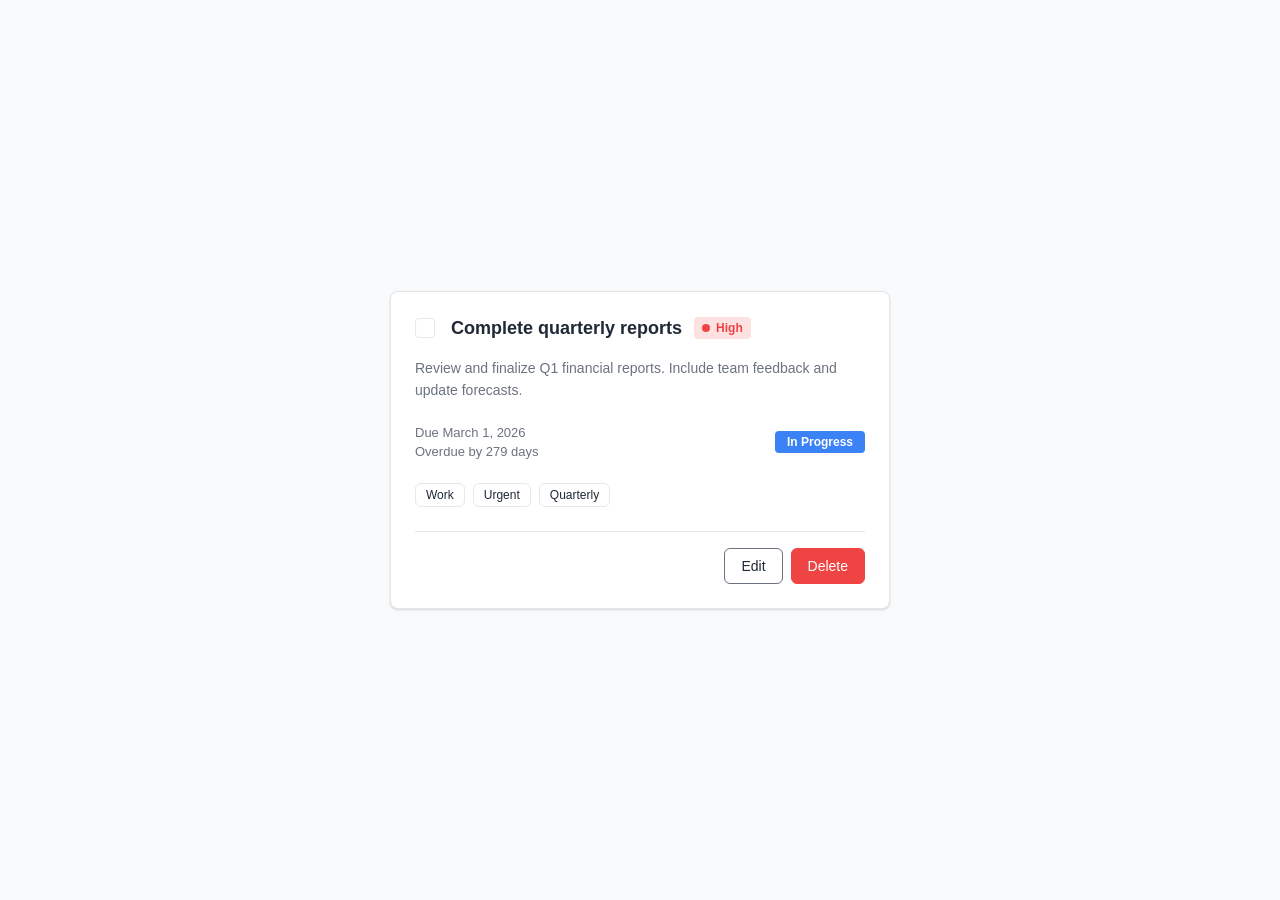
==== index.html @ 062b5a46 "removed week1 folder" ====
<!DOCTYPE html>
<html lang="en">

<head>
  <meta charset="UTF-8">
  <meta name="viewport" content="width=device-width, initial-scale=1.0">
  <title>Todo Card Component</title>
  <link rel="stylesheet" href="style.css">
</head>

<body>
  <main class="container">
    <article class="todo-card" data-testid="test-todo-card">
      <!-- Header section -->
      <header class="todo-card__header">
        <div class="todo-card__checkbox-wrapper">
          <input type="checkbox" id="task-complete" class="todo-card__checkbox"
            data-testid="test-todo-complete-toggle" />
          <label for="task-complete" class="visually-hidden">Mark task as complete</label>
        </div>

        <div class="todo-card__title-priority">
          <h2 class="todo-card__title" data-testid="test-todo-title">Complete quarterly reports</h2>
          <span class="todo-priority todo-priority--high" data-testid="test-todo-priority" aria-label="High priority">
            <span class="priority-dot"></span>High
          </span>
        </div>
      </header>

      <!-- Description -->
      <p class="todo-card__description" data-testid="test-todo-description">
        Review and finalize Q1 financial reports. Include team feedback and update forecasts.
      </p>

      <!-- Meta information -->
      <div class="todo-card__meta">
        <div class="todo-card__due-date">
          <time class="todo-card__time" datetime="2026-03-01T18:00:00Z" data-testid="test-todo-due-date">
            Due March 1, 2026
          </time>
          <span class="todo-time-remaining" data-testid="test-todo-time-remaining" aria-live="polite">
            Due in 19 days
          </span>
        </div>

        <div class="todo-card__status">
          <span aria-label="Task status: In Progress" class="status-badge status-badge--in-progress"
            data-testid="test-todo-status">
            In Progress
          </span>
        </div>
      </div>

      <!-- Tags -->
      <ul class="todo-card__tags" role="list" data-testid="test-todo-tags">
        <li class="tag" data-testid="test-todo-tag-work">Work</li>
        <li class="tag" data-testid="test-todo-tag-urgent">Urgent</li>
        <li class="tag">Quarterly</li>
      </ul>

      <!-- Actions -->
      <footer class="todo-card__actions">
        <button class="btn btn--secondary" data-testid="test-todo-edit-button">
          Edit
        </button>
        <button class="btn btn--danger" data-testid="test-todo-delete-button">
          Delete
        </button>
      </footer>
    </article>
  </main>
  <script src="script.js"></script>
</body>

</html>
---- style.css ----
:root {
  --color-white: #FFFFFF;
  --color-text-primary: #1F2937;
  --color-text-secondary: #6B7280;
  --color-accent: #2563EB;
  --color-border: #E5E7EB;

  --color-status-pending: #F59E0B;
  --color-status-progress: #3B82F6;
  --color-status-done: #10B981;

  --color-priority-low: #6B7280;
  --color-priority-medium: #F59E0B;
  --color-priority-high: #EF4444;

  --color-priority-low-bg: #F3F4F6;
  --color-priority-medium-bg: #FEF3C7;
  --color-priority-high-bg: #FEE2E2;

  --font-family: -apple-system, BlinkMacSystemFont, "Segoe UI", Roboto, sans-serif;
  --shadow-base: 0 1px 3px rgba(0, 0, 0, 0.1), 0 1px 2px rgba(0, 0, 0, 0.06);
  --shadow-hover: 0 4px 6px rgba(0, 0, 0, 0.1), 0 2px 4px rgba(0, 0, 0, 0.06);
}

*,
*::before,
*::after {
  box-sizing: border-box;
  margin: 0;
  padding: 0;
}

body {
  font-family: var(--font-family);
  background-color: #F9FAFB;
  color: var(--color-text-primary);
  display: flex;
  justify-content: center;
  align-items: center;
  min-height: 100vh;
  padding: 16px;
  -webkit-font-smoothing: antialiased;
  -moz-osx-font-smoothing: grayscale;
}

.visually-hidden {
  position: absolute;
  width: 1px;
  height: 1px;
  margin: -1px;
  padding: 0;
  overflow: hidden;
  clip: rect(0, 0, 0, 0);
  white-space: nowrap;
  border: 0;
}

.container {
  width: 100%;
}

.todo-card {
  background-color: var(--color-white);
  border: 1px solid var(--color-border);
  border-radius: 8px;
  padding: 20px;
  max-width: 100%;
  margin: 0 auto;
  box-shadow: var(--shadow-base);
  transition: box-shadow 0.2s ease-in-out;
}

.todo-card:hover {
  box-shadow: var(--shadow-hover);
}

/* Header */
.todo-card__header {
  display: flex;
  align-items: flex-start;
  gap: 16px;
  margin-bottom: 16px;
}

.todo-card__checkbox-wrapper {
  display: flex;
  align-items: center;
  justify-content: center;
  margin-top: 2px;
}

/* Custom Checkbox */
.todo-card__checkbox {
  appearance: none;
  -webkit-appearance: none;
  width: 20px;
  height: 20px;
  border: 1px solid var(--color-border);
  border-radius: 4px;
  background-color: var(--color-white);
  cursor: pointer;
  display: flex;
  align-items: center;
  justify-content: center;
  transition: all 0.2s ease-in-out;
  position: relative;
}

.todo-card__checkbox:hover {
  border-color: var(--color-text-secondary);
}

.todo-card__checkbox:focus-visible {
  outline: 2px solid var(--color-accent);
  outline-offset: 2px;
}

.todo-card__checkbox:checked {
  background-color: var(--color-accent);
  border-color: var(--color-accent);
}

.todo-card__checkbox:checked::after {
  content: "";
  position: absolute;
  width: 5px;
  height: 10px;
  border: solid var(--color-white);
  border-width: 0 2px 2px 0;
  transform: rotate(45deg);
  margin-top: -2px;
}

.todo-card__title-priority {
  display: flex;
  flex-direction: row;
  flex-wrap: wrap;
  align-items: center;
  gap: 8px;
}

.todo-card__title {
  font-size: 18px;
  font-weight: 600;
  line-height: 1.4;
  color: var(--color-text-primary);
  transition: color 0.2s ease, text-decoration 0.2s ease;
}

.todo-priority {
  display: inline-flex;
  align-items: center;
  gap: 6px;
  font-size: 12px;
  font-weight: 600;
  padding: 4px 8px;
  border-radius: 4px;
  width: fit-content;
}

.todo-priority--high {
  background-color: var(--color-priority-high-bg);
  color: var(--color-priority-high);
}

.todo-priority--medium {
  background-color: var(--color-priority-medium-bg);
  color: var(--color-priority-medium);
}

.todo-priority--low {
  background-color: var(--color-priority-low-bg);
  color: var(--color-priority-low);
}

.priority-dot {
  width: 8px;
  height: 8px;
  border-radius: 50%;
}

.todo-priority--high .priority-dot {
  background-color: var(--color-priority-high);
}

.todo-priority--medium .priority-dot {
  background-color: var(--color-priority-medium);
}

.todo-priority--low .priority-dot {
  background-color: var(--color-priority-low);
}

/* Description */
.todo-card__description {
  font-size: 14px;
  font-weight: 400;
  line-height: 1.6;
  color: var(--color-text-secondary);
  margin-bottom: 24px;
}

/* Meta info */
.todo-card__meta {
  display: flex;
  flex-direction: column;
  align-items: flex-start;
  gap: 16px;
  margin-bottom: 24px;
}

.todo-card__due-date {
  display: flex;
  flex-direction: column;
  gap: 4px;
}

.todo-card__time,
.todo-time-remaining {
  font-size: 13px;
  color: var(--color-text-secondary);
}

.todo-time-remaining {
  font-weight: 500;
}

.status-badge {
  display: inline-flex;
  align-items: center;
  justify-content: center;
  padding: 4px 12px;
  border-radius: 4px;
  font-size: 12px;
  font-weight: 600;
  color: var(--color-white);
  transition: background-color 0.2s ease;
}

.status-badge--pending {
  background-color: var(--color-status-pending);
}

.status-badge--in-progress {
  background-color: var(--color-status-progress);
}

.status-badge--done {
  background-color: var(--color-status-done);
}

/* Tags */
.todo-card__tags {
  display: flex;
  flex-wrap: wrap;
  gap: 8px;
  margin-bottom: 24px;
  list-style: none;
  padding: 0;   
}

.tag {
  display: inline-flex;
  align-items: center;
  padding: 4px 10px;
  background-color: var(--color-white);
  border: 1px solid var(--color-border);
  border-radius: 6px;
  font-size: 12px;
  font-weight: 500;
  color: var(--color-text-primary);
  transition: background-color 0.2s ease;
}

.tag:hover {
  background-color: #F3F4F6;
}

/* Actions */
.todo-card__actions {
  display: flex;
  flex-direction: column;
  gap: 8px;
  border-top: 1px solid var(--color-border);
  padding-top: 16px;
}

.btn {
  display: inline-flex;
  align-items: center;
  justify-content: center;
  height: 36px;
  padding: 8px 16px;
  border-radius: 6px;
  font-size: 14px;
  font-weight: 500;
  font-family: inherit;
  cursor: pointer;
  transition: all 0.15s ease;
  width: 100%;
}

.btn:focus-visible {
  outline: 3px solid var(--color-accent);
  outline-offset: 2px;
}

.btn--secondary {
  background-color: transparent;
  border: 1px solid var(--color-text-secondary);
  color: var(--color-text-primary);
}

.btn--secondary:hover {
  background-color: #F3F4F6;
}

.btn--danger {
  background-color: #EF4444;
  border: 1px solid #EF4444;
  color: var(--color-white);
}

.btn--danger:hover {
  background-color: #DC2626;
  border-color: #DC2626;
}

/* Completed State */
.todo-card.is-completed .todo-card__title {
  text-decoration: line-through;
  color: var(--color-text-secondary);
}

/* Responsive Styles */
@media (min-width: 641px) {
  .todo-card {
    padding: 24px;
    max-width: 480px;
  }

  .todo-card__title-priority {
    flex-wrap: nowrap;
    gap: 12px;
  }

  .todo-card__meta {
    flex-direction: row;
    align-items: center;
    justify-content: space-between;
  }

  .todo-card__actions {
    flex-direction: row;
    justify-content: flex-end;
  }

  .btn {
    width: auto;
  }
}

@media (min-width: 1025px) {
  .todo-card {
    max-width: 500px;
  }
}
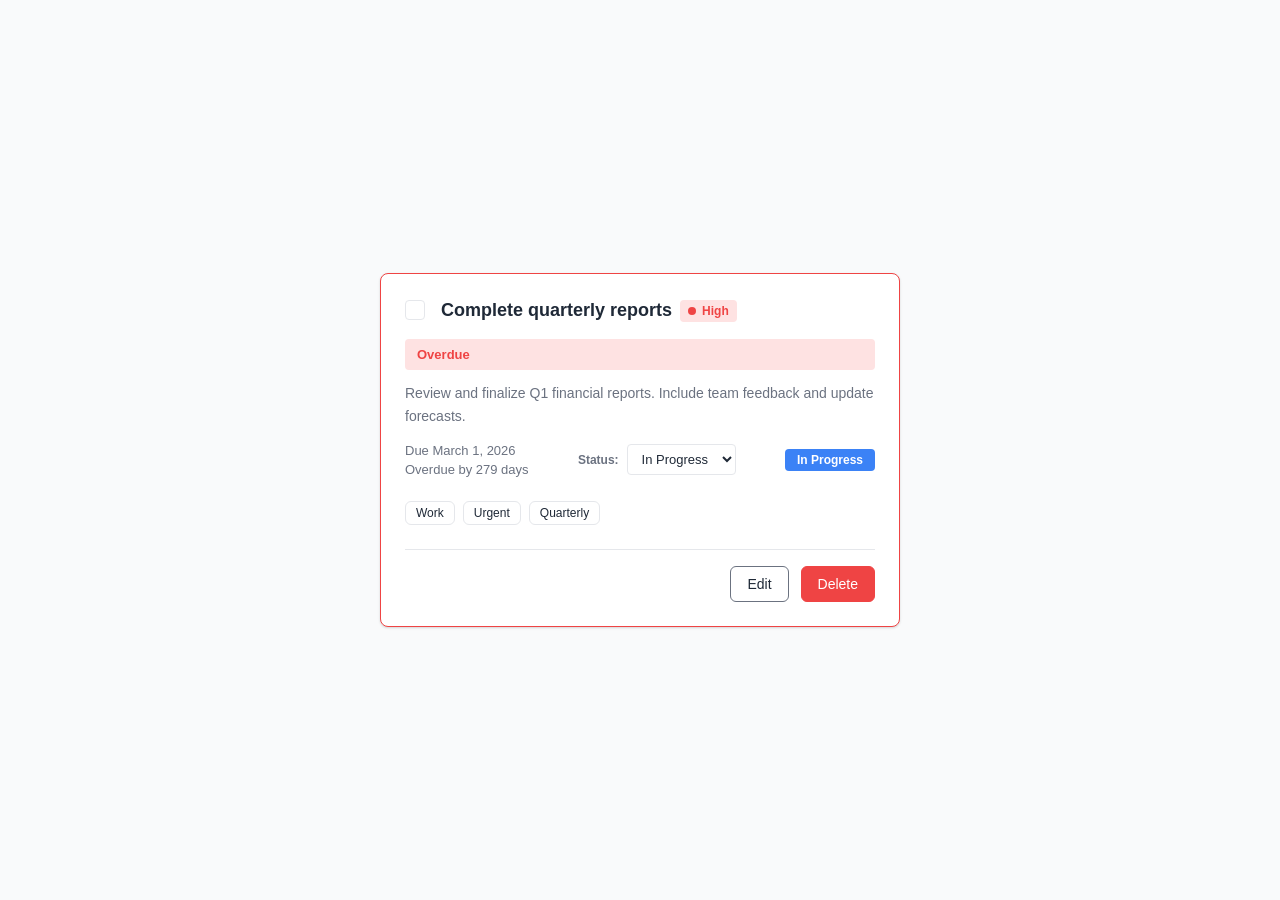
==== commit 8427033b: "stage_1a done" ====
--- a/index.html
+++ b/index.html
@@ -4,7 +4,7 @@
 <head>
   <meta charset="UTF-8">
   <meta name="viewport" content="width=device-width, initial-scale=1.0">
-  <title>Todo Card Component</title>
+  <title>Advanced Todo Card - Stage 1a</title>
   <link rel="stylesheet" href="style.css">
 </head>
 
@@ -21,16 +21,37 @@
 
         <div class="todo-card__title-priority">
           <h2 class="todo-card__title" data-testid="test-todo-title">Complete quarterly reports</h2>
-          <span class="todo-priority todo-priority--high" data-testid="test-todo-priority" aria-label="High priority">
-            <span class="priority-dot"></span>High
+          <span class="todo-priority todo-priority--high" data-testid="test-todo-priority"
+            aria-label="High priority">
+            <span class="priority-dot" data-testid="test-todo-priority-indicator"></span>High
           </span>
         </div>
       </header>
 
-      <!-- Description -->
-      <p class="todo-card__description" data-testid="test-todo-description">
-        Review and finalize Q1 financial reports. Include team feedback and update forecasts.
-      </p>
+      <!-- Overdue Indicator -->
+      <div class="todo-overdue-indicator" data-testid="test-todo-overdue-indicator" style="display: none;">
+         Overdue
+      </div>
+
+      <!-- Description with Expand/Collapse -->
+      <div class="todo-card__description-section">
+        <p class="todo-card__description" data-testid="test-todo-description">
+          Review and finalize Q1 financial reports. Include team feedback and update forecasts.
+        </p>
+        <button class="todo-expand-toggle" data-testid="test-todo-expand-toggle" aria-expanded="false"
+          aria-controls="collapsible-section" style="display: none;">
+          Read more
+        </button>
+      </div>
+
+      <!-- Collapsible Section -->
+      <div class="todo-collapsible-section" id="collapsible-section"
+        data-testid="test-todo-collapsible-section" style="display: none;">
+        <p class="todo-collapsible-content">
+          Additional details: This report includes Q1 performance metrics, budget analysis, team achievements,
+          and recommendations for Q2. Please ensure all data is verified before final submission.
+        </p>
+      </div>
 
       <!-- Meta information -->
       <div class="todo-card__meta">
@@ -43,30 +64,84 @@
           </span>
         </div>
 
-        <div class="todo-card__status">
-          <span aria-label="Task status: In Progress" class="status-badge status-badge--in-progress"
-            data-testid="test-todo-status">
-            In Progress
-          </span>
+        <div class="todo-card__status-control-wrapper">
+          <label for="status-control" class="status-control-label">Status:</label>
+          <select id="status-control" class="todo-status-control" data-testid="test-todo-status-control"
+            aria-label="Task status">
+            <option value="Pending">Pending</option>
+            <option value="In Progress" selected>In Progress</option>
+            <option value="Done">Done</option>
+          </select>
         </div>
+
+        <span class="status-badge status-badge--in-progress" data-testid="test-todo-status">
+          In Progress
+        </span>
       </div>
 
       <!-- Tags -->
-      <ul class="todo-card__tags" role="list" data-testid="test-todo-tags">
-        <li class="tag" data-testid="test-todo-tag-work">Work</li>
-        <li class="tag" data-testid="test-todo-tag-urgent">Urgent</li>
-        <li class="tag">Quarterly</li>
-      </ul>
+      <div class="todo-card__tags" data-testid="test-todo-tags">
+        <span class="tag" data-testid="test-todo-tag-work">Work</span>
+        <span class="tag" data-testid="test-todo-tag-urgent">Urgent</span>
+        <span class="tag">Quarterly</span>
+      </div>
 
-      <!-- Actions -->
-      <footer class="todo-card__actions">
+      <!-- Actions (View Mode) -->
+      <footer class="todo-card__actions todo-card__actions--view" id="actions-view">
         <button class="btn btn--secondary" data-testid="test-todo-edit-button">
-          Edit
+           Edit
         </button>
         <button class="btn btn--danger" data-testid="test-todo-delete-button">
-          Delete
+           Delete
         </button>
       </footer>
+
+      <!-- Edit Form (Hidden by default) -->
+      <div class="todo-card__edit-mode" id="edit-mode" style="display: none;">
+        <form class="todo-edit-form" data-testid="test-todo-edit-form" id="todo-edit-form">
+          <!-- Title Input -->
+          <div class="form-group">
+            <label for="edit-title" class="form-label">Title</label>
+            <input type="text" id="edit-title" class="form-input" data-testid="test-todo-edit-title-input"
+              placeholder="Task title" required />
+          </div>
+
+          <!-- Description Textarea -->
+          <div class="form-group">
+            <label for="edit-description" class="form-label">Description</label>
+            <textarea id="edit-description" class="form-textarea" data-testid="test-todo-edit-description-input"
+              placeholder="Task description" rows="4"></textarea>
+          </div>
+
+          <!-- Priority Select -->
+          <div class="form-group">
+            <label for="edit-priority" class="form-label">Priority</label>
+            <select id="edit-priority" class="form-select" data-testid="test-todo-edit-priority-select"
+              required>
+              <option value="Low">Low</option>
+              <option value="Medium">Medium</option>
+              <option value="High" selected>High</option>
+            </select>
+          </div>
+
+          <!-- Due Date Input -->
+          <div class="form-group">
+            <label for="edit-due-date" class="form-label">Due Date</label>
+            <input type="date" id="edit-due-date" class="form-input"
+              data-testid="test-todo-edit-due-date-input" required />
+          </div>
+
+          <!-- Form Actions -->
+          <div class="form-actions">
+            <button type="submit" class="btn btn--primary" data-testid="test-todo-save-button">
+              Save
+            </button>
+            <button type="button" class="btn btn--secondary" data-testid="test-todo-cancel-button">
+               Cancel
+            </button>
+          </div>
+        </form>
+      </div>
     </article>
   </main>
   <script src="script.js"></script>
--- a/style.css
+++ b/style.css
@@ -4,6 +4,8 @@
   --color-text-secondary: #6B7280;
   --color-accent: #2563EB;
   --color-border: #E5E7EB;
+  --color-red: #EF4444;
+  --color-red-dark: #DC2626;
 
   --color-status-pending: #F59E0B;
   --color-status-progress: #3B82F6;
@@ -28,6 +30,10 @@
   box-sizing: border-box;
   margin: 0;
   padding: 0;
+}
+
+html {
+  scroll-behavior: smooth;
 }
 
 body {
@@ -57,6 +63,8 @@
 
 .container {
   width: 100%;
+  display: flex;
+  justify-content: center;
 }
 
 .todo-card {
@@ -64,14 +72,18 @@
   border: 1px solid var(--color-border);
   border-radius: 8px;
   padding: 20px;
-  max-width: 100%;
-  margin: 0 auto;
+  width: 100%;
+  max-width: 480px;
   box-shadow: var(--shadow-base);
   transition: box-shadow 0.2s ease-in-out;
 }
 
 .todo-card:hover {
   box-shadow: var(--shadow-hover);
+}
+
+.todo-card.is-overdue {
+  border-color: var(--color-red);
 }
 
 /* Header */
@@ -87,6 +99,7 @@
   align-items: center;
   justify-content: center;
   margin-top: 2px;
+  flex-shrink: 0;
 }
 
 /* Custom Checkbox */
@@ -104,6 +117,7 @@
   justify-content: center;
   transition: all 0.2s ease-in-out;
   position: relative;
+  flex-shrink: 0;
 }
 
 .todo-card__checkbox:hover {
@@ -137,6 +151,7 @@
   flex-wrap: wrap;
   align-items: center;
   gap: 8px;
+  flex-grow: 1;
 }
 
 .todo-card__title {
@@ -145,6 +160,7 @@
   line-height: 1.4;
   color: var(--color-text-primary);
   transition: color 0.2s ease, text-decoration 0.2s ease;
+  word-break: break-word;
 }
 
 .todo-priority {
@@ -156,6 +172,7 @@
   padding: 4px 8px;
   border-radius: 4px;
   width: fit-content;
+  flex-shrink: 0;
 }
 
 .todo-priority--high {
@@ -177,6 +194,8 @@
   width: 8px;
   height: 8px;
   border-radius: 50%;
+  flex-shrink: 0;
+  transition: background-color 0.2s ease;
 }
 
 .todo-priority--high .priority-dot {
@@ -191,20 +210,94 @@
   background-color: var(--color-priority-low);
 }
 
-/* Description */
+/* Overdue Indicator */
+.todo-overdue-indicator {
+  background-color: #FEE2E2;
+  color: var(--color-red);
+  padding: 8px 12px;
+  border-radius: 4px;
+  font-size: 13px;
+  font-weight: 600;
+  margin-bottom: 12px;
+  display: flex;
+  align-items: center;
+  gap: 6px;
+}
+
+/* Description Section */
+.todo-card__description-section {
+  margin-bottom: 16px;
+  position: relative;
+}
+
 .todo-card__description {
   font-size: 14px;
   font-weight: 400;
   line-height: 1.6;
   color: var(--color-text-secondary);
-  margin-bottom: 24px;
+  word-wrap: break-word;
+}
+
+.todo-card.is-completed .todo-card__description {
+  text-decoration: line-through;
+  color: #9CA3AF;
+}
+
+/* Expand/Collapse Toggle */
+.todo-expand-toggle {
+  background: none;
+  border: none;
+  color: var(--color-accent);
+  cursor: pointer;
+  font-size: 13px;
+  font-weight: 500;
+  padding: 4px 0;
+  margin-top: 8px;
+  text-decoration: underline;
+  transition: color 0.2s ease;
+}
+
+.todo-expand-toggle:hover {
+  color: #1D4ED8;
+}
+
+.todo-expand-toggle:focus-visible {
+  outline: 2px solid var(--color-accent);
+  outline-offset: 2px;
+  border-radius: 2px;
+}
+
+/* Collapsible Section */
+.todo-collapsible-section {
+  background-color: #F9FAFB;
+  padding: 12px;
+  border-radius: 4px;
+  margin-top: 12px;
+  margin-bottom: 16px;
+  border-left: 3px solid var(--color-accent);
+  max-height: 0;
+  opacity: 0;
+  overflow: hidden;
+  transition: max-height 0.3s ease, opacity 0.3s ease, margin-bottom 0.3s ease;
+}
+
+.todo-collapsible-section.expanded {
+  max-height: 500px;
+  opacity: 1;
+  margin-bottom: 16px;
+}
+
+.todo-collapsible-content {
+  font-size: 13px;
+  color: var(--color-text-secondary);
+  line-height: 1.5;
+  margin: 0;
 }
 
 /* Meta info */
 .todo-card__meta {
   display: flex;
   flex-direction: column;
-  align-items: flex-start;
   gap: 16px;
   margin-bottom: 24px;
 }
@@ -225,6 +318,46 @@
   font-weight: 500;
 }
 
+.todo-card.is-completed .todo-time-remaining::after {
+  content: " • Completed";
+  color: var(--color-status-done);
+}
+
+/* Status Control */
+.todo-card__status-control-wrapper {
+  display: flex;
+  align-items: center;
+  gap: 8px;
+}
+
+.status-control-label {
+  font-size: 12px;
+  font-weight: 600;
+  color: var(--color-text-secondary);
+}
+
+.todo-status-control {
+  padding: 6px 10px;
+  border: 1px solid var(--color-border);
+  border-radius: 4px;
+  font-size: 13px;
+  font-family: inherit;
+  cursor: pointer;
+  background-color: var(--color-white);
+  color: var(--color-text-primary);
+  transition: border-color 0.2s ease;
+}
+
+.todo-status-control:hover {
+  border-color: var(--color-text-secondary);
+}
+
+.todo-status-control:focus-visible {
+  outline: 2px solid var(--color-accent);
+  outline-offset: 2px;
+}
+
+/* Status Badge */
 .status-badge {
   display: inline-flex;
   align-items: center;
@@ -235,6 +368,7 @@
   font-weight: 600;
   color: var(--color-white);
   transition: background-color 0.2s ease;
+  width: fit-content;
 }
 
 .status-badge--pending {
@@ -255,8 +389,6 @@
   flex-wrap: wrap;
   gap: 8px;
   margin-bottom: 24px;
-  list-style: none;
-  padding: 0;   
 }
 
 .tag {
@@ -279,10 +411,11 @@
 /* Actions */
 .todo-card__actions {
   display: flex;
-  flex-direction: column;
+  flex-direction: row;
   gap: 8px;
   border-top: 1px solid var(--color-border);
   padding-top: 16px;
+  justify-content: flex-end;
 }
 
 .btn {
@@ -297,16 +430,32 @@
   font-family: inherit;
   cursor: pointer;
   transition: all 0.15s ease;
-  width: 100%;
+  border: none;
+  white-space: nowrap;
 }
 
 .btn:focus-visible {
-  outline: 3px solid var(--color-accent);
+  outline: 2px solid var(--color-accent);
   outline-offset: 2px;
 }
 
+.btn:active {
+  transform: scale(0.98);
+}
+
+.btn--primary {
+  background-color: var(--color-accent);
+  color: var(--color-white);
+  border: 1px solid var(--color-accent);
+}
+
+.btn--primary:hover {
+  background-color: #1D4ED8;
+  border-color: #1D4ED8;
+}
+
 .btn--secondary {
-  background-color: transparent;
+  background-color: var(--color-white);
   border: 1px solid var(--color-text-secondary);
   color: var(--color-text-primary);
 }
@@ -326,42 +475,165 @@
   border-color: #DC2626;
 }
 
+/* Edit Mode */
+.todo-card__edit-mode {
+  border-top: 1px solid var(--color-border);
+  padding-top: 16px;
+}
+
+.todo-edit-form {
+  display: flex;
+  flex-direction: column;
+  gap: 16px;
+}
+
+.form-group {
+  display: flex;
+  flex-direction: column;
+  gap: 6px;
+}
+
+.form-label {
+  font-size: 13px;
+  font-weight: 600;
+  color: var(--color-text-primary);
+}
+
+.form-input,
+.form-textarea,
+.form-select {
+  padding: 10px 12px;
+  border: 1px solid var(--color-border);
+  border-radius: 4px;
+  font-size: 14px;
+  font-family: inherit;
+  color: var(--color-text-primary);
+  transition: border-color 0.2s ease;
+}
+
+.form-input:focus,
+.form-textarea:focus,
+.form-select:focus {
+  outline: none;
+  border-color: var(--color-accent);
+  box-shadow: 0 0 0 2px rgba(37, 99, 235, 0.1);
+}
+
+.form-textarea {
+  resize: vertical;
+  min-height: 100px;
+}
+
+.form-actions {
+  display: flex;
+  gap: 12px;
+  justify-content: flex-end;
+  padding-top: 8px;
+  border-top: 1px solid var(--color-border);
+}
+
 /* Completed State */
 .todo-card.is-completed .todo-card__title {
   text-decoration: line-through;
   color: var(--color-text-secondary);
 }
 
+.todo-card.is-completed .priority-dot,
+.todo-card.is-completed .todo-priority {
+  opacity: 0.6;
+}
+
 /* Responsive Styles */
-@media (min-width: 641px) {
+@media (max-width: 640px) {
   .todo-card {
-    padding: 24px;
+    padding: 16px;
+    border-radius: 6px;
+  }
+
+  .todo-card__header {
+    gap: 12px;
+  }
+
+  .todo-card__title {
+    font-size: 16px;
+  }
+
+  .todo-card__meta {
+    flex-direction: column;
+    gap: 12px;
+  }
+
+  .todo-card__status-control-wrapper {
+    flex-direction: column;
+    align-items: flex-start;
+  }
+
+  .todo-status-control {
+    width: 100%;
+  }
+
+  .todo-card__actions {
+    flex-direction: column;
+  }
+
+  .btn {
+    width: 100%;
+  }
+
+  .form-actions {
+    flex-direction: column;
+  }
+
+  .form-actions .btn {
+    width: 100%;
+  }
+}
+
+@media (min-width: 641px) and (max-width: 1024px) {
+  .todo-card {
+    padding: 20px;
     max-width: 480px;
-  }
-
-  .todo-card__title-priority {
-    flex-wrap: nowrap;
-    gap: 12px;
   }
 
   .todo-card__meta {
     flex-direction: row;
     align-items: center;
     justify-content: space-between;
+    flex-wrap: wrap;
+    gap: 12px;
+  }
+
+  .todo-card__status-control-wrapper {
+    flex-direction: row;
+    align-items: center;
+  }
+}
+
+@media (min-width: 1025px) {
+  .todo-card {
+    padding: 24px;
+    max-width: 520px;
+  }
+
+  .todo-card__meta {
+    flex-direction: row;
+    align-items: center;
+    justify-content: space-between;
   }
 
   .todo-card__actions {
-    flex-direction: row;
-    justify-content: flex-end;
+    gap: 12px;
   }
 
   .btn {
     width: auto;
   }
-}
-
-@media (min-width: 1025px) {
-  .todo-card {
-    max-width: 500px;
+
+  .form-actions {
+    flex-direction: row;
+  }
+
+  .form-actions .btn {
+    width: auto;
   }
 }
